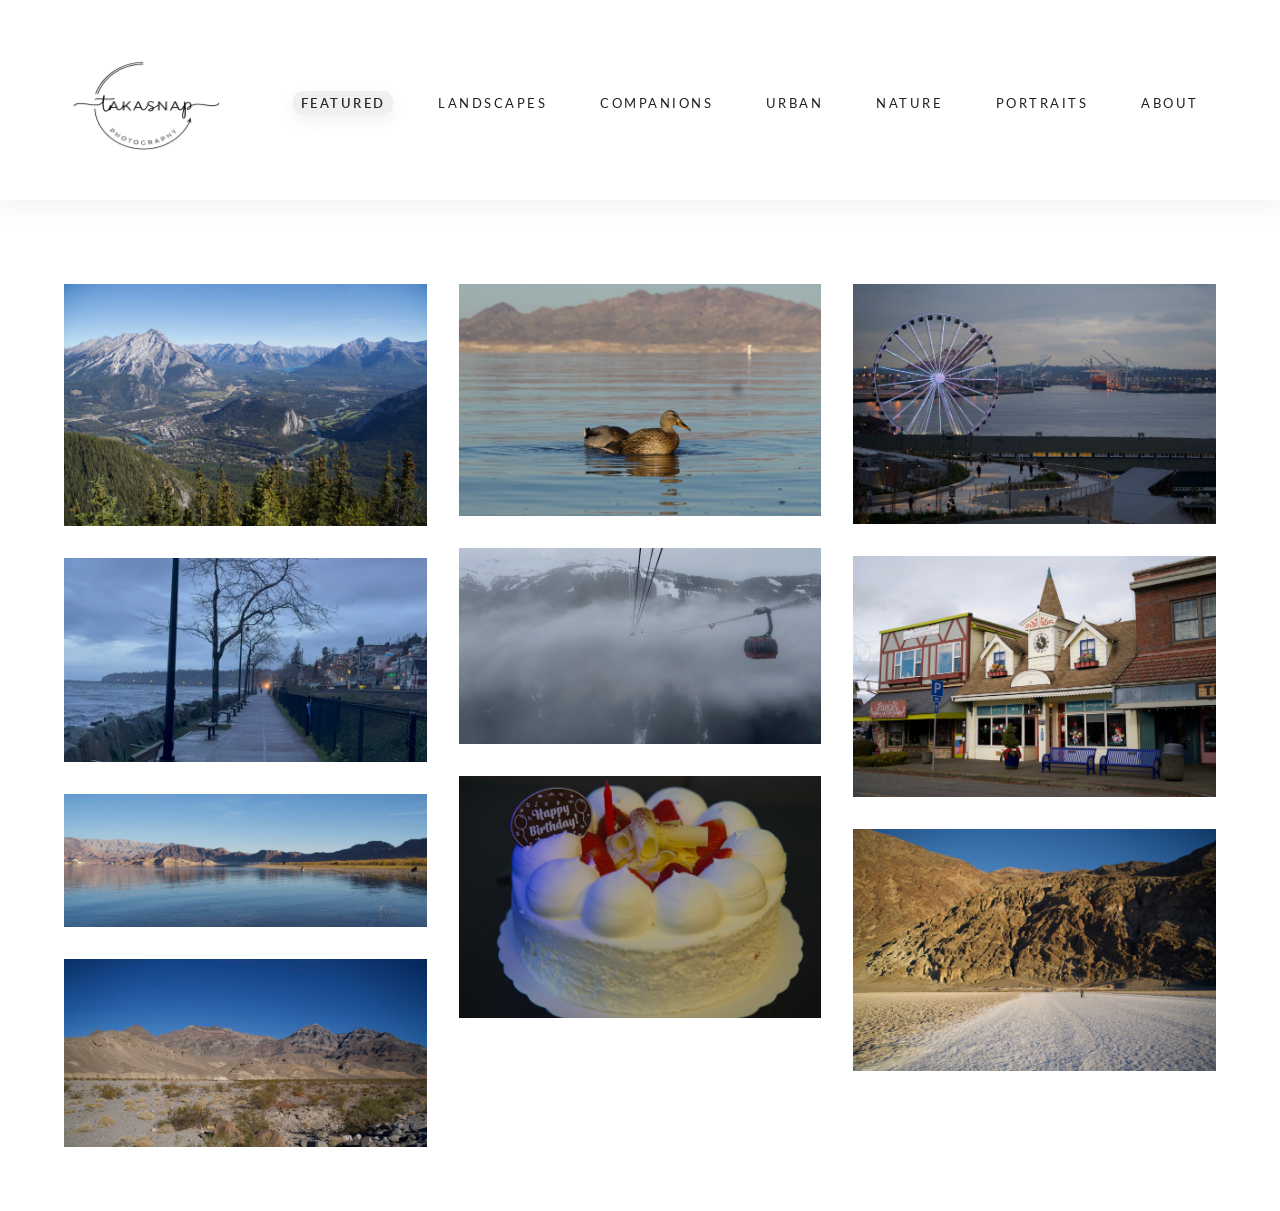
==== index.html @ beec7b59 "Polish: Aggressive logo shift (-24px)" ====
<!DOCTYPE html>
<html lang="en">

<head>
    <meta charset="UTF-8">
    <meta name="viewport" content="width=device-width, initial-scale=1.0">
    <title>TakASnap - Photography Portfolio</title>
    <link rel="preconnect" href="https://fonts.googleapis.com">
    <link rel="preconnect" href="https://fonts.gstatic.com" crossorigin>
    <link
        href="https://fonts.googleapis.com/css2?family=Playfair+Display:wght@400;500;600&family=Lato:wght@300;400&display=swap"
        rel="stylesheet">
    <link rel="stylesheet" href="app.css?v=20260204-1749">
</head>

<body class="featured-page">
    <header>
        <nav>
            <div class="logo">
                <a href="index.html">
                    <img src="images/Logo/logo-circle.png" alt="TakASnap logo" class="logo-mark">
                </a>
            </div>
            <ul class="nav-menu">
                <li><a href="index.html" class="nav-link active">FEATURED</a></li>
                <li><a href="landscapes.html" class="nav-link">LANDSCAPES</a></li>
                <li><a href="companions.html" class="nav-link">COMPANIONS</a></li>
                <li><a href="urban.html" class="nav-link">URBAN</a></li>
                <li><a href="nature.html" class="nav-link">NATURE</a></li>
                <li><a href="portraits.html" class="nav-link">PORTRAITS</a></li>
                <li><a href="about.html" class="nav-link">ABOUT</a></li>
            </ul>
            <div class="nav-hint" aria-hidden="true"><span class="chevron">⬅︎</span> swipe <span
                    class="chevron">➡︎</span></div>
        </nav>
    </header>

    <main>
        <section class="gallery-section">
            <div class="gallery-grid">
                <div class="gallery-item">
                    <img src="images/web/featured/0.jpeg" alt="Featured photo">
                </div>
                <div class="gallery-item">
                    <img src="images/web/featured/0B0E78A1-8943-4F43-8489-DF7F358C3AFF_1_102_o.jpeg"
                        alt="Featured photo">
                </div>
                <div class="gallery-item">
                    <img src="images/web/featured/2A9D9F64-5842-4979-A3AC-4B4715293062_1_201_a.jpeg"
                        alt="Featured photo">
                </div>
                <div class="gallery-item">
                    <img src="images/web/featured/51C48F32-BBC4-47C6-8421-7846002E1A6C_1_201_a.jpeg"
                        alt="Featured photo">
                </div>
                <div class="gallery-item">
                    <img src="images/web/featured/86DB1370-070C-4CA0-A1EB-802D94AE4723_1_201_a.jpeg"
                        alt="Featured photo">
                </div>
                <div class="gallery-item">
                    <img src="images/web/featured/8DB0D16A-FEFF-477D-B648-61696FE1DD24_1_201_a.jpeg"
                        alt="Featured photo">
                </div>
                <div class="gallery-item">
                    <img src="images/web/featured/9579F5D7-C3E5-4608-A611-3CF3C67254A8_1_201_a.jpeg"
                        alt="Featured photo">
                </div>
                <div class="gallery-item">
                    <img src="images/web/featured/9CCB541F-696D-4713-BBB2-A0EF45194A68_1_201_a.jpeg"
                        alt="Featured photo">
                </div>
                <div class="gallery-item">
                    <img src="images/web/featured/C6B99198-87EE-4588-868C-2E76905F9739_1_201_a.jpeg"
                        alt="Featured photo">
                </div>
                <div class="gallery-item">
                    <img src="images/web/featured/D8EF1F9E-E58C-4EC6-8B6F-0FB601CFB3E8.jpeg" alt="Featured photo">
                </div>
            </div>
        </section>
    </main>
    <script>

        const updatePadding = () => {
            const header = document.querySelector('header');
            if (header) {
                const offset = header.getBoundingClientRect().height + 20;
                document.body.style.paddingTop = `${offset}px`;
            }
        };

        if ('scrollRestoration' in history) history.scrollRestoration = 'manual';

        // Initial set and listeners
        window.addEventListener('load', updatePadding);
        window.addEventListener('resize', updatePadding);

        // Observe header resize for dynamic content changes
        const header = document.querySelector('header');
        if (header && window.ResizeObserver) {
            const observer = new ResizeObserver(updatePadding);
            observer.observe(header);
        }

        // Immediate check in case DOM is already ready
        if (document.readyState === 'loading') {
            document.addEventListener('DOMContentLoaded', updatePadding);
        } else {
            updatePadding();
        }
    </script>
</body>

</html>
---- app.css ----
* {
    margin: 0;
    padding: 0;
    box-sizing: border-box;
}

html {
    overflow-x: hidden;
    overflow-y: scroll;
    font-size: 16px;
    -webkit-text-size-adjust: 100%;
    -ms-text-size-adjust: 100%;
}

body {
    font-family: 'Lato', 'Helvetica Neue', Arial, sans-serif;
    background-color: #ffffff;
    color: #000;
    line-height: 1.6;
    overflow-x: hidden;
    min-height: 100vh;
    padding-top: 220px;
}

.sr-only {
    position: absolute;
    width: 1px;
    height: 1px;
    padding: 0;
    margin: -1px;
    overflow: hidden;
    clip: rect(0, 0, 0, 0);
    white-space: nowrap;
    border: 0;
}

/* Header and Navigation */
header {
    position: fixed;
    top: 0;
    width: 100%;
    background-color: #ffffff;
    z-index: 1000;
    text-align: center;
    height: 200px;
    padding: 0.6rem 0 0.4rem;
    display: flex;
    align-items: center;
    box-shadow: 0 8px 25px rgba(0, 0, 0, 0.05);
}

nav {
    max-width: 1800px;
    margin: 0 auto;
    position: relative;
    padding: 0 1.8rem;
    display: flex;
    align-items: center;
    justify-content: center;
    gap: 2.4rem;
    flex-wrap: nowrap;
}

.logo {
    position: static;
    display: inline-flex;
    align-items: center;
    margin-left: -3.4rem;
    margin-right: 2.2rem;
    align-self: center;
    flex: 0 0 auto;
    position: relative;
    top: -52px;
}

.logo a {
    display: inline-flex;
    align-items: center;
    gap: 0.5rem;
    color: inherit;
    text-decoration: none;
    margin-bottom: 0;
}

.logo a:focus-visible {
    outline: 2px solid #27292B;
    outline-offset: 4px;
}

.logo img {
    height: 200px;
    width: 200px;
    display: block;
    object-fit: contain;
    border-radius: 0;
    box-shadow: none;
}

.nav-menu {
    display: flex;
    list-style: none;
    gap: 2.4rem;
    justify-content: center;
    align-items: center;
    flex-wrap: nowrap;
    margin-bottom: 0;
    flex: 0 0 auto;
}

.nav-link {
    text-decoration: none;
    color: #222024;
    font-size: 0.8rem;
    letter-spacing: 2.5px;
    transition: color 0.18s ease, background-color 0.18s ease, box-shadow 0.18s ease, transform 0.18s ease;
    font-weight: 400;
    text-transform: uppercase;
    font-family: 'Lato', sans-serif;
    padding: 0.25rem 0.45rem;
    border-radius: 10px;
    position: relative;
    border: none;
    box-shadow: 0 0 0 rgba(0, 0, 0, 0);
}

.nav-link:hover,
.nav-link:focus-visible,
.nav-link.active {
    color: #27292B;
    background-color: rgba(39, 41, 43, 0.07);
    box-shadow: 0 6px 16px rgba(0, 0, 0, 0.06);
    transform: translateY(-1px);
    text-decoration: none;
    font-weight: 600;
}

.nav-hint {
    display: none !important;
}

@keyframes pulseHint {

    0%,
    100% {
        transform: translateX(0);
        opacity: 0.78;
    }

    50% {
        transform: translateX(-2px);
        opacity: 1;
    }
}

.hamburger {
    display: none;
    flex-direction: column;
    cursor: pointer;
    gap: 5px;
}

.hamburger span {
    width: 25px;
    height: 2px;
    background-color: #000;
    transition: all 0.3s ease;
}

/* Main Content */
main {
    margin-top: 0;
    padding: 4rem 32px;
    background-color: #ffffff;
}

.gallery-section {
    display: block;
    animation: fadeIn 0.5s ease-in;
}

.gallery-section.active {
    display: block;
}

@keyframes fadeIn {
    from {
        opacity: 0;
        transform: translateY(20px);
    }

    to {
        opacity: 1;
        transform: translateY(0);
    }
}

.gallery-grid {
    column-count: 3;
    column-gap: 32px;
    width: 100%;
    max-width: 1500px;
    padding: 0 32px;
    margin: 0 auto;
}

.gallery-item {
    position: relative;
    overflow: hidden;
    cursor: pointer;
    break-inside: avoid;
    margin-bottom: 32px;
}

.gallery-item img {
    width: 100%;
    height: auto;
    display: block;
    transition: transform 0.5s ease;
}

.gallery-item:hover img {
    transform: scale(1.05);
}

.overlay {
    position: absolute;
    bottom: 0;
    left: 0;
    right: 0;
    background: linear-gradient(to top, rgba(0, 0, 0, 0.7), transparent);
    padding: 2rem;
    opacity: 0;
    transition: opacity 0.3s ease;
}

.gallery-item:hover .overlay {
    opacity: 1;
}

.overlay p {
    color: white;
    font-size: 0.9rem;
    letter-spacing: 2px;
    font-weight: 300;
}

.info-section {
    display: block;
    max-width: 800px;
    margin: 4rem auto;
    padding: 2rem;
}

.info-section.active {
    display: block;
    animation: fadeIn 0.5s ease-in;
}

.info-content {
    text-align: center;
}

.info-content h2 {
    font-size: 2rem;
    font-weight: 400;
    letter-spacing: 4px;
    margin-bottom: 2rem;
    font-family: 'Playfair Display', serif;
}

.info-content p {
    font-size: 1.1rem;
    line-height: 2;
    margin-bottom: 1.5rem;
    color: #333;
    font-family: 'Lato', sans-serif;
    font-weight: 300;
    letter-spacing: 1px;
}

.info-content .about-tagline {
    font-size: 1.6rem;
    font-weight: 300;
    color: #333;
    margin-bottom: 2.5rem;
    font-family: 'Lato', sans-serif;
    letter-spacing: 2px;
}

.info-content .about-signature {
    font-size: 1.2rem;
    font-style: italic;
    color: #333;
    margin-top: 2rem;
    font-family: 'Playfair Display', serif;
}

.info-content .about-credit {
    margin-top: 4rem;
    font-family: 'Lato', sans-serif;
    display: flex;
    flex-direction: column;
    align-items: center;
    gap: 0.5rem;

    /* "Photography by" */
    font-size: 0.75rem;
    line-height: 1.2;
    text-transform: uppercase;

    /* MATCHING TAGLINE STYLE */
    font-weight: 300;
    color: #333;
    letter-spacing: 2px;
}

.info-content .about-credit span {
    /* "Sandhya Medam" */
    font-family: 'Lato', sans-serif;
    font-size: 1rem;
    text-transform: uppercase;
    /* ALL CAPS */
    margin-top: 0.5rem;
    font-style: normal;

    font-weight: 300;
    /* Thin/Light (Like others) */
    color: #333;
    letter-spacing: 2px;
}

.social-links {
    margin-top: 0.9rem;
    display: flex;
    gap: 0.75rem;
    justify-content: center;
}

.social-icon {
    width: 28px;
    height: 28px;
    display: inline-flex;
    align-items: center;
    justify-content: center;
    border-radius: 4px;
    border: none;
    transition: transform 0.2s ease, opacity 0.2s ease;
}

.social-icon svg {
    width: 18px;
    height: 18px;
    fill: none;
    stroke: #444;
    stroke-width: 1;
    stroke-linecap: round;
    stroke-linejoin: round;
}

.social-icon:hover,
.social-icon:focus-visible {
    transform: translateY(-1px);
    opacity: 0.78;
}


.info-content a {
    color: #000;
    text-decoration: none;
    border-bottom: 1px solid #000;
    transition: opacity 0.3s ease;
}

.info-content a:hover {
    opacity: 0.6;
}

/* Empty Gallery State */
.empty-gallery {
    grid-column: 1 / -1;
    text-align: center;
    padding: 4rem 2rem;
    color: #999;
}

.empty-gallery p {
    font-size: 1.1rem;
    margin-bottom: 1rem;
}

.empty-gallery .help-text {
    font-size: 0.9rem;
    color: #bbb;
}

.empty-gallery code {
    background: #f5f5f5;
    padding: 0.2rem 0.5rem;
    border-radius: 3px;
    font-family: 'Courier New', monospace;
    color: #666;
}

/* Responsive Design */
@media (max-width: 1024px) {
    nav {
        flex-wrap: wrap;
        gap: 2rem;
    }

    .nav-menu {
        flex-wrap: wrap;
        flex: 0 0 auto;
    }

    .logo {
        margin-left: -2.0rem;
        margin-right: 1.9rem;
        top: -36px;
    }

    header {
        height: auto;
        padding: 1rem 0 1rem;
    }

    .gallery-grid {
        column-count: 2;
        column-gap: 26px;
        width: 100%;
        padding: 0 26px;
    }

    .gallery-item {
        margin-bottom: 28px;
    }
}

@media (max-width: 768px) {
    header {
        height: auto;
        padding: 0.5rem 0 0.5rem;
    }

    nav {
        flex-direction: column;
        align-items: center;
        padding: 0 1.2rem;
        gap: 0;
    }

    .logo {
        margin: 0;
        margin-top: 0;
        margin-bottom: 3rem;
        top: 0;
    }

    .logo img {
        height: 200px;
        width: 200px;
    }

    .brand-title {
        margin-bottom: 0.95rem;
    }

    .brand-title h1 {
        font-size: 2.2rem;
        letter-spacing: 5.8px;
    }

    .nav-menu {
        position: static;
        flex-wrap: wrap;
        justify-content: center;
        background-color: transparent;
        width: 100%;
        text-align: center;
        padding: 0.2rem 0 0;
        border-top: none;
        gap: 0.7rem 1rem;
        margin-top: 0;
        margin-bottom: 1.5rem;
    }

    .nav-menu::-webkit-scrollbar {
        display: none;
    }

    .gallery-grid {
        column-count: 1;
        column-gap: 22px;
        width: 100%;
        padding: 0 22px;
    }

    .gallery-item {
        margin-bottom: 22px;
    }

    main {
        padding: 1.4rem 22px 2rem;
    }

    body {
        padding-top: 280px;
    }
}

@media (max-width: 480px) {
    header {
        height: auto;
        padding: 0 0 0.5rem;
    }

    nav {
        flex-direction: column;
        align-items: center;
        padding: 0 10px;
        gap: 0;
        flex-wrap: wrap;
        margin-top: 0;
    }

    .logo img {
        height: 200px;
        width: 200px;
    }

    .logo {
        top: 0;
        margin: 0;
        margin-top: -2.6rem;
        /* Eat internal image whitespace */
        margin-bottom: 2rem;
        margin-left: -24px;
        /* Visual centering nudge */
        align-self: center;
    }

    .nav-menu {
        gap: 0.4rem 0.7rem;
        margin-top: 0;
        margin-bottom: 1.5rem;
        padding: 0;
    }

    .brand-title {
        margin-bottom: 0.85rem;
    }

    .brand-title h1 {
        font-size: 1.9rem;
        letter-spacing: 4.8px;
    }

    .gallery-grid {
        column-count: 1;
        column-gap: 14px;
        padding: 0 14px;
    }

    .gallery-item {
        margin-bottom: 14px;
    }

    main {
        padding: 1.15rem 14px 1.6rem;
    }

    body {
        padding-top: 280px;
    }
}

/* Page-specific tweaks */
body.about-page main {
    margin-top: 0;
    padding-top: 0;
}

body.about-page .info-section {
    margin-top: 3rem;
    padding-top: 1.5rem;
}

body.portraits-page .empty-gallery {
    display: flex;
    flex-direction: column;
    align-items: center;
    justify-content: center;
    min-height: 50vh;
}

/* Triggering new deployment to ensure layout fixes are live - 2026-02-04 14:57 (Revert Force) */
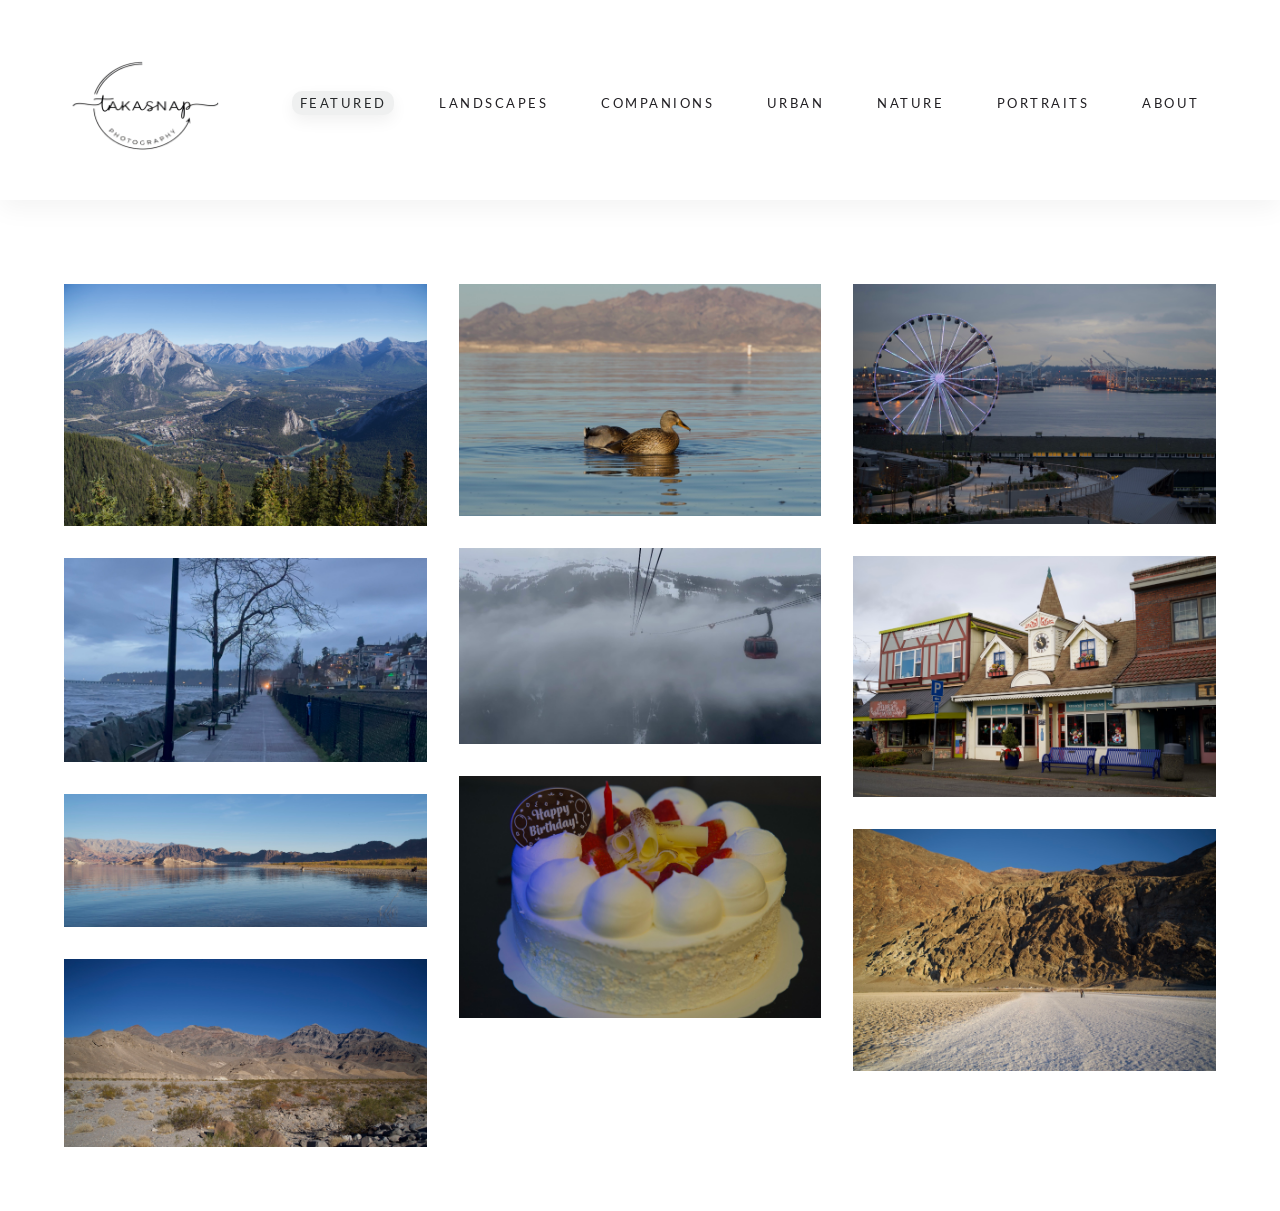
==== commit 91f8995d: "Fix: Remove bold active state to prevent layout shift" ====
--- a/index.html
+++ b/index.html
@@ -10,7 +10,7 @@
     <link
         href="https://fonts.googleapis.com/css2?family=Playfair+Display:wght@400;500;600&family=Lato:wght@300;400&display=swap"
         rel="stylesheet">
-    <link rel="stylesheet" href="app.css?v=20260204-1749">
+    <link rel="stylesheet" href="app.css?v=20260205-1946">
 </head>
 
 <body class="featured-page">
--- a/app.css
+++ b/app.css
@@ -131,7 +131,6 @@
     box-shadow: 0 6px 16px rgba(0, 0, 0, 0.06);
     transform: translateY(-1px);
     text-decoration: none;
-    font-weight: 600;
 }
 
 .nav-hint {
@@ -531,19 +530,24 @@
     .logo {
         top: 0;
         margin: 0;
-        margin-top: -2.6rem;
+        margin-top: -3.2rem;
         /* Eat internal image whitespace */
-        margin-bottom: 2rem;
-        margin-left: -24px;
+        margin-bottom: 2.4rem;
+        margin-left: -42px;
         /* Visual centering nudge */
         align-self: center;
     }
 
     .nav-menu {
-        gap: 0.4rem 0.7rem;
+        gap: 1rem 0.8rem;
         margin-top: 0;
         margin-bottom: 1.5rem;
         padding: 0;
+    }
+
+    .nav-link {
+        font-size: 0.7rem;
+        padding: 0.2rem 0.35rem;
     }
 
     .brand-title {
